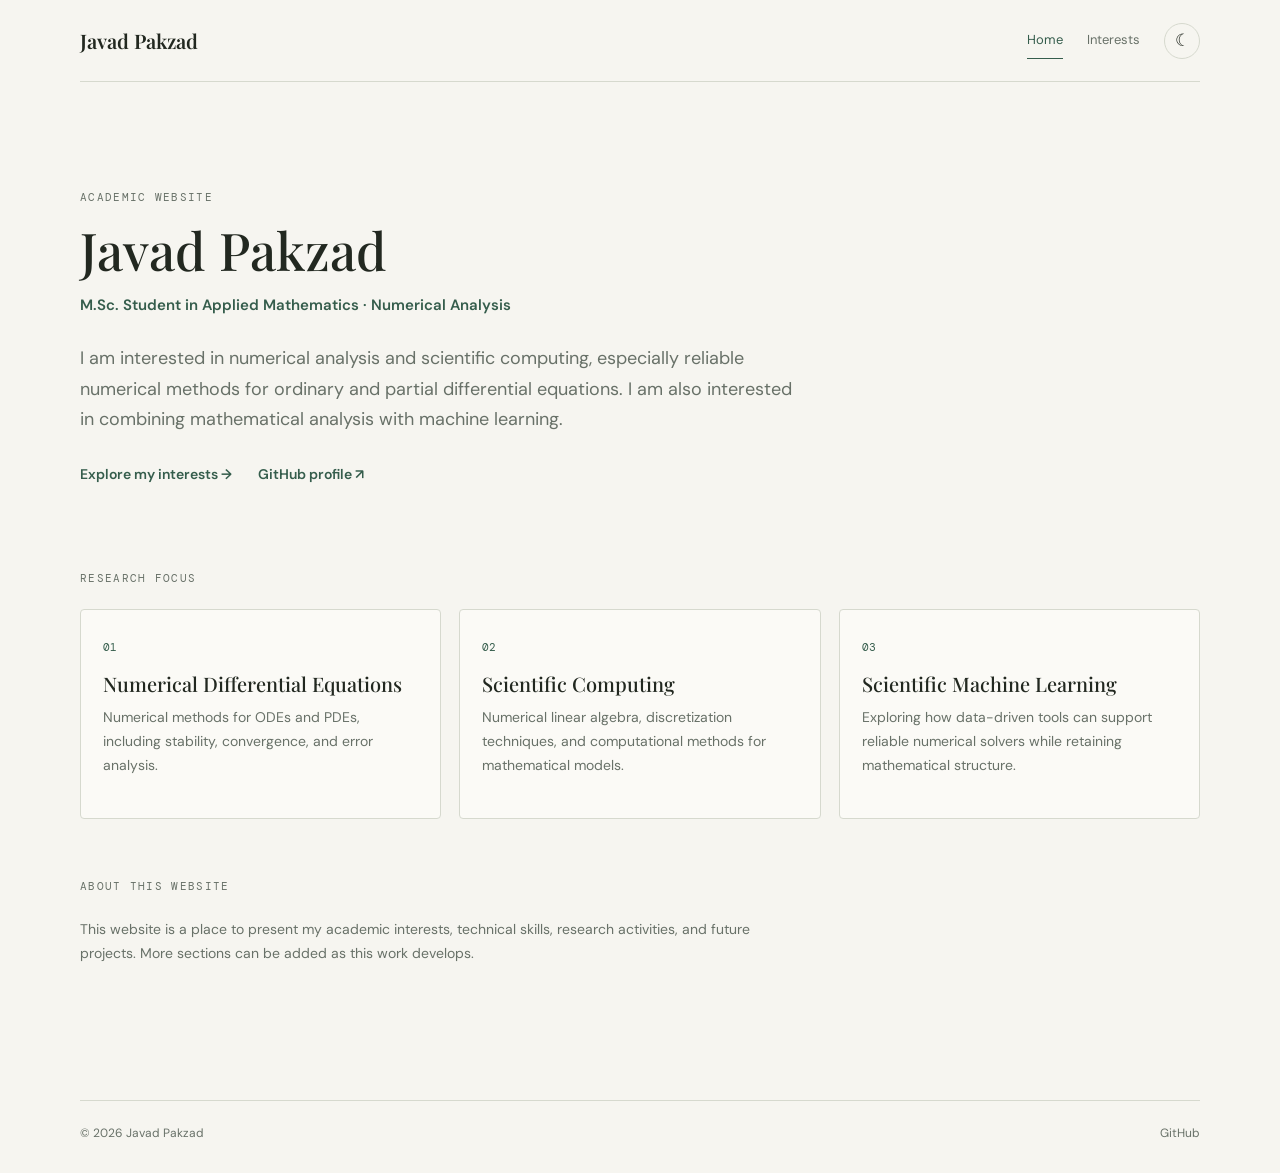
==== index.html @ 218442b8 "Add files via upload" ====
<!doctype html>
<html lang="en">
<head>
  <meta charset="utf-8">
  <meta name="viewport" content="width=device-width, initial-scale=1">
  <meta name="description" content="Academic website of Javad Pakzad, with interests in numerical analysis, scientific computing, and machine learning for differential equations.">
  <title>Javad Pakzad | Academic Website</title>
  <link rel="stylesheet" href="styles.css">
</head>
<body>
  <header class="site-header">
    <a class="site-name" href="index.html">Javad Pakzad</a>
    <nav aria-label="Main navigation">
      <a href="index.html" aria-current="page">Home</a>
      <a href="interests.html">Interests</a>
      <button class="theme-toggle" type="button" aria-label="Switch to dark mode" title="Switch theme">☾</button>
    </nav>
  </header>

  <main class="interior-page home-page">
    <section class="hero">
      <p class="eyebrow">ACADEMIC WEBSITE</p>
      <h1>Javad Pakzad</h1>
      <p class="hero-subtitle">M.Sc. Student in Applied Mathematics · Numerical Analysis</p>
      <p class="lead">
        I am interested in numerical analysis and scientific computing, especially
        reliable numerical methods for ordinary and partial differential equations.
        I am also interested in combining mathematical analysis with machine learning.
      </p>
      <div class="hero-links">
        <a class="text-link" href="interests.html">Explore my interests <span aria-hidden="true">→</span></a>
        <a class="text-link" href="https://github.com/Javad-Pakzad" target="_blank" rel="noopener noreferrer">GitHub profile <span aria-hidden="true">↗</span></a>
      </div>
    </section>

    <section class="home-section">
      <h2 class="subheading">RESEARCH FOCUS</h2>
      <div class="focus-grid">
        <article class="focus-card">
          <span class="card-number">01</span>
          <h3>Numerical Differential Equations</h3>
          <p>Numerical methods for ODEs and PDEs, including stability, convergence, and error analysis.</p>
        </article>
        <article class="focus-card">
          <span class="card-number">02</span>
          <h3>Scientific Computing</h3>
          <p>Numerical linear algebra, discretization techniques, and computational methods for mathematical models.</p>
        </article>
        <article class="focus-card">
          <span class="card-number">03</span>
          <h3>Scientific Machine Learning</h3>
          <p>Exploring how data-driven tools can support reliable numerical solvers while retaining mathematical structure.</p>
        </article>
      </div>
    </section>

    <section class="home-section profile-note">
      <h2 class="subheading">ABOUT THIS WEBSITE</h2>
      <p>This website is a place to present my academic interests, technical skills, research activities, and future projects. More sections can be added as this work develops.</p>
    </section>
  </main>

  <footer class="site-footer">
    <span>© 2026 Javad Pakzad</span>
    <a href="https://github.com/Javad-Pakzad" target="_blank" rel="noopener noreferrer">GitHub</a>
  </footer>

  <script src="theme.js"></script>
</body>
</html>
---- styles.css ----
@import url('https://fonts.googleapis.com/css2?family=DM+Mono:wght@400;500&family=DM+Sans:wght@400;500;600;700&family=Playfair+Display:wght@500;600&display=swap');

:root {
  color-scheme: light;
  --paper: #f6f5f0;
  --surface: #fbfaf6;
  --ink: #222820;
  --muted: #687168;
  --line: #d6d9ce;
  --green: #355d4c;
  --green-soft: #e8eee7;
  --serif: 'Playfair Display', Georgia, serif;
  --sans: 'DM Sans', Arial, sans-serif;
  --mono: 'DM Mono', monospace;
}

:root[data-theme="dark"] {
  color-scheme: dark;
  --paper: #171d19;
  --surface: #202923;
  --ink: #edf0e9;
  --muted: #aab4aa;
  --line: #39453d;
  --green: #a8c99a;
  --green-soft: #29382e;
}

* { box-sizing: border-box; }
html { min-height: 100%; }
body {
  min-height: 100vh;
  margin: 0;
  background: var(--paper);
  color: var(--ink);
  font-family: var(--sans);
  font-size: 16px;
  line-height: 1.7;
  transition: background-color 220ms ease, color 220ms ease;
}

a { color: inherit; }
.site-header {
  width: min(1120px, calc(100% - 64px));
  min-height: 82px;
  margin: 0 auto;
  display: flex;
  align-items: center;
  justify-content: space-between;
  gap: 24px;
  border-bottom: 1px solid var(--line);
}
.site-name {
  color: var(--ink);
  font-family: var(--serif);
  font-size: 20px;
  font-weight: 600;
  text-decoration: none;
  white-space: nowrap;
}
nav { display: flex; align-items: center; gap: 24px; }
nav a {
  padding: 7px 0;
  border-bottom: 1px solid transparent;
  color: var(--muted);
  font-size: 13px;
  text-decoration: none;
}
nav a:hover, nav a[aria-current="page"] {
  border-color: var(--green);
  color: var(--green);
}
.theme-toggle {
  width: 36px;
  height: 36px;
  border: 1px solid var(--line);
  border-radius: 50%;
  background: transparent;
  color: var(--ink);
  cursor: pointer;
  font-size: 17px;
}
.theme-toggle:hover { border-color: var(--green); }
.interior-page {
  width: min(1120px, calc(100% - 64px));
  margin: 0 auto;
  padding: 58px 0 76px;
}
.page-heading { max-width: 760px; margin-bottom: 50px; }
.eyebrow, .subheading {
  color: var(--muted);
  font-family: var(--mono);
  font-size: 11px;
  font-weight: 400;
  letter-spacing: 1.3px;
  text-transform: uppercase;
}
.eyebrow { margin: 0 0 13px; }
h1 {
  margin: 0 0 14px;
  color: var(--ink);
  font-family: var(--serif);
  font-size: clamp(38px, 5vw, 52px);
  font-weight: 500;
  line-height: 1.15;
}
.page-summary, .lead { max-width: 720px; margin: 0; color: var(--muted); font-size: 17px; }
.interests-layout { display: grid; grid-template-columns: 1fr 1fr; gap: 68px; }
.subheading { margin: 0 0 22px; }
.interest-list { margin: 0; padding: 0; list-style: none; }
.interest-list li { padding: 12px 0; border-bottom: 1px solid var(--line); font-size: 17px; }
.skills-list { margin: 0; }
.skills-list div { padding: 14px 0; border-bottom: 1px solid var(--line); }
.skills-list dt { margin: 0 0 5px; color: var(--muted); font-family: var(--mono); font-size: 10px; letter-spacing: .7px; text-transform: uppercase; }
.skills-list dd { margin: 0; font-size: 16px; }
.small-note { margin-top: 18px; color: var(--muted); font-size: 12px; }
.hero { max-width: 800px; padding: 48px 0 70px; }
.hero-subtitle { margin: 0 0 24px; color: var(--green); font-size: 15px; font-weight: 600; }
.lead { font-size: 18px; }
.hero-links { display: flex; flex-wrap: wrap; gap: 26px; margin-top: 28px; }
.text-link { color: var(--green); font-size: 14px; font-weight: 600; text-decoration: none; }
.text-link:hover { text-decoration: underline; }
.home-section { margin: 12px 0 58px; }
.focus-grid { display: grid; grid-template-columns: repeat(3, 1fr); gap: 18px; }
.focus-card { min-height: 210px; padding: 22px; border: 1px solid var(--line); border-radius: 4px; background: var(--surface); }
.card-number { color: var(--green); font-family: var(--mono); font-size: 11px; }
.focus-card h3 { margin: 12px 0 9px; font-family: var(--serif); font-size: 20px; font-weight: 500; line-height: 1.3; }
.focus-card p, .profile-note p { margin: 0; color: var(--muted); font-size: 14px; }
.profile-note { max-width: 700px; }
.site-footer {
  width: min(1120px, calc(100% - 64px));
  margin: 0 auto;
  padding: 22px 0 30px;
  display: flex;
  justify-content: space-between;
  border-top: 1px solid var(--line);
  color: var(--muted);
  font-size: 12px;
}
.site-footer a { text-decoration: none; }
.site-footer a:hover { color: var(--green); }

@media (max-width: 760px) {
  .site-header { width: min(100% - 36px, 1120px); align-items: flex-start; flex-direction: column; padding: 18px 0; }
  nav { width: 100%; flex-wrap: wrap; gap: 10px 18px; }
  .interior-page, .site-footer { width: min(100% - 36px, 1120px); }
  .interior-page { padding-top: 42px; }
  .interests-layout { grid-template-columns: 1fr; gap: 48px; }
  .focus-grid { grid-template-columns: 1fr; }
  .hero { padding: 35px 0 50px; }
}
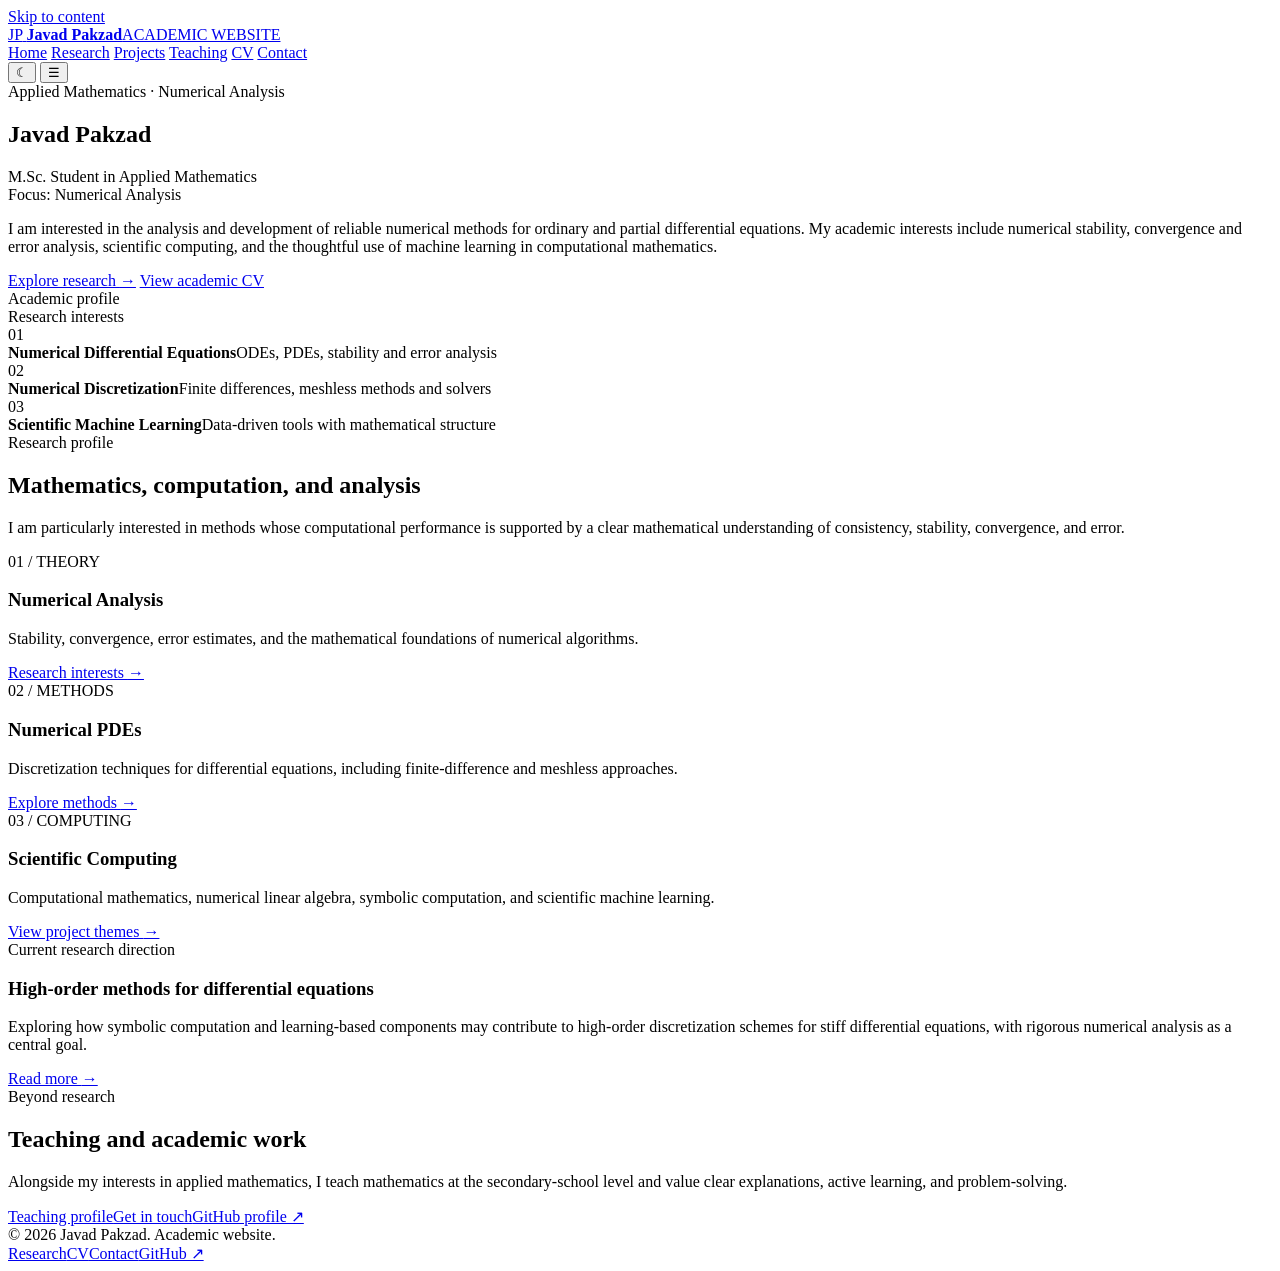
==== commit 872bb6d5: "Add files via upload" ====
--- a/index.html
+++ b/index.html
@@ -3,68 +3,93 @@
 <head>
   <meta charset="utf-8">
   <meta name="viewport" content="width=device-width, initial-scale=1">
-  <meta name="description" content="Academic website of Javad Pakzad, with interests in numerical analysis, scientific computing, and machine learning for differential equations.">
+  <meta name="description" content="Academic website of Javad Pakzad, an Applied Mathematics master's student interested in numerical analysis, differential equations, and scientific computing.">
+  <meta name="theme-color" content="#132b45">
   <title>Javad Pakzad | Academic Website</title>
-  <link rel="stylesheet" href="styles.css">
+  <link rel="icon" href="assets/images/favicon.svg" type="image/svg+xml">
+  <link rel="stylesheet" href="assets/css/styles.css">
+  <script src="assets/js/main.js" defer></script>
 </head>
 <body>
+  <a class="skip-link" href="#main">Skip to content</a>
   <header class="site-header">
-    <a class="site-name" href="index.html">Javad Pakzad</a>
-    <nav aria-label="Main navigation">
-      <a href="index.html" aria-current="page">Home</a>
-      <a href="interests.html">Interests</a>
-      <button class="theme-toggle" type="button" aria-label="Switch to dark mode" title="Switch theme">☾</button>
-    </nav>
+    <div class="container header-inner">
+      <a class="brand" href="index.html" aria-label="Javad Pakzad, home">
+        <span class="brand-mark" aria-hidden="true">JP</span>
+        <span class="brand-text"><strong>Javad Pakzad</strong><span>ACADEMIC WEBSITE</span></span>
+      </a>
+      <div class="nav-wrap">
+        <nav class="site-nav" data-site-nav aria-label="Main navigation">
+          <a href="index.html" aria-current="page">Home</a>
+          <a href="research.html">Research</a>
+          <a href="projects.html">Projects</a>
+          <a href="teaching.html">Teaching</a>
+          <a href="cv.html">CV</a>
+          <a href="contact.html">Contact</a>
+        </nav>
+        <div class="header-actions">
+          <button class="icon-button" type="button" data-theme-toggle aria-label="Switch to dark mode" title="Switch to dark mode">☾</button>
+          <button class="menu-toggle" type="button" data-menu-toggle aria-label="Open navigation menu" aria-expanded="false">☰</button>
+        </div>
+      </div>
+    </div>
   </header>
 
-  <main class="interior-page home-page">
+  <main id="main">
     <section class="hero">
-      <p class="eyebrow">ACADEMIC WEBSITE</p>
-      <h1>Javad Pakzad</h1>
-      <p class="hero-subtitle">M.Sc. Student in Applied Mathematics · Numerical Analysis</p>
-      <p class="lead">
-        I am interested in numerical analysis and scientific computing, especially
-        reliable numerical methods for ordinary and partial differential equations.
-        I am also interested in combining mathematical analysis with machine learning.
-      </p>
-      <div class="hero-links">
-        <a class="text-link" href="interests.html">Explore my interests <span aria-hidden="true">→</span></a>
-        <a class="text-link" href="https://github.com/Javad-Pakzad" target="_blank" rel="noopener noreferrer">GitHub profile <span aria-hidden="true">↗</span></a>
+      <div class="container hero-grid">
+        <div>
+          <span class="eyebrow">Applied Mathematics · Numerical Analysis</span>
+          <h1>Javad Pakzad</h1>
+          <p class="hero-role">M.Sc. Student in Applied Mathematics<br>Focus: Numerical Analysis</p>
+          <p class="hero-copy">I am interested in the analysis and development of reliable numerical methods for ordinary and partial differential equations. My academic interests include numerical stability, convergence and error analysis, scientific computing, and the thoughtful use of machine learning in computational mathematics.</p>
+          <div class="hero-actions">
+            <a class="button" href="research.html">Explore research <span aria-hidden="true">→</span></a>
+            <a class="button secondary" href="cv.html">View academic CV</a>
+          </div>
+        </div>
+        <aside class="hero-panel" aria-label="Research overview">
+          <span class="panel-label">Academic profile</span>
+          <div class="panel-title">Research interests</div>
+          <div class="panel-row"><span class="panel-number">01</span><div><strong>Numerical Differential Equations</strong><span>ODEs, PDEs, stability and error analysis</span></div></div>
+          <div class="panel-row"><span class="panel-number">02</span><div><strong>Numerical Discretization</strong><span>Finite differences, meshless methods and solvers</span></div></div>
+          <div class="panel-row"><span class="panel-number">03</span><div><strong>Scientific Machine Learning</strong><span>Data-driven tools with mathematical structure</span></div></div>
+        </aside>
       </div>
     </section>
 
-    <section class="home-section">
-      <h2 class="subheading">RESEARCH FOCUS</h2>
-      <div class="focus-grid">
-        <article class="focus-card">
-          <span class="card-number">01</span>
-          <h3>Numerical Differential Equations</h3>
-          <p>Numerical methods for ODEs and PDEs, including stability, convergence, and error analysis.</p>
-        </article>
-        <article class="focus-card">
-          <span class="card-number">02</span>
-          <h3>Scientific Computing</h3>
-          <p>Numerical linear algebra, discretization techniques, and computational methods for mathematical models.</p>
-        </article>
-        <article class="focus-card">
-          <span class="card-number">03</span>
-          <h3>Scientific Machine Learning</h3>
-          <p>Exploring how data-driven tools can support reliable numerical solvers while retaining mathematical structure.</p>
-        </article>
+    <section class="section alt">
+      <div class="container">
+        <div class="section-heading">
+          <span class="eyebrow">Research profile</span>
+          <h2>Mathematics, computation, and analysis</h2>
+          <p>I am particularly interested in methods whose computational performance is supported by a clear mathematical understanding of consistency, stability, convergence, and error.</p>
+        </div>
+        <div class="card-grid">
+          <article class="card"><span class="card-index">01 / THEORY</span><h3>Numerical Analysis</h3><p>Stability, convergence, error estimates, and the mathematical foundations of numerical algorithms.</p><a class="text-link" href="research.html">Research interests <span aria-hidden="true">→</span></a></article>
+          <article class="card"><span class="card-index">02 / METHODS</span><h3>Numerical PDEs</h3><p>Discretization techniques for differential equations, including finite-difference and meshless approaches.</p><a class="text-link" href="research.html">Explore methods <span aria-hidden="true">→</span></a></article>
+          <article class="card"><span class="card-index">03 / COMPUTING</span><h3>Scientific Computing</h3><p>Computational mathematics, numerical linear algebra, symbolic computation, and scientific machine learning.</p><a class="text-link" href="projects.html">View project themes <span aria-hidden="true">→</span></a></article>
+        </div>
       </div>
     </section>
 
-    <section class="home-section profile-note">
-      <h2 class="subheading">ABOUT THIS WEBSITE</h2>
-      <p>This website is a place to present my academic interests, technical skills, research activities, and future projects. More sections can be added as this work develops.</p>
+    <section class="section">
+      <div class="container">
+        <div class="feature-band">
+          <div><span class="eyebrow">Current research direction</span><h3>High-order methods for differential equations</h3><p>Exploring how symbolic computation and learning-based components may contribute to high-order discretization schemes for stiff differential equations, with rigorous numerical analysis as a central goal.</p></div>
+          <a class="button secondary" href="research.html">Read more <span aria-hidden="true">→</span></a>
+        </div>
+      </div>
+    </section>
+
+    <section class="section alt">
+      <div class="container">
+        <div class="section-heading"><span class="eyebrow">Beyond research</span><h2>Teaching and academic work</h2><p>Alongside my interests in applied mathematics, I teach mathematics at the secondary-school level and value clear explanations, active learning, and problem-solving.</p></div>
+        <div class="hero-actions"><a class="button secondary" href="teaching.html">Teaching profile</a><a class="button secondary" href="contact.html">Get in touch</a><a class="button secondary" href="https://github.com/Javad-Pakzad" target="_blank" rel="noopener noreferrer">GitHub profile ↗</a></div>
+      </div>
     </section>
   </main>
 
-  <footer class="site-footer">
-    <span>© 2026 Javad Pakzad</span>
-    <a href="https://github.com/Javad-Pakzad" target="_blank" rel="noopener noreferrer">GitHub</a>
-  </footer>
-
-  <script src="theme.js"></script>
+  <footer class="site-footer"><div class="container footer-inner"><span>© <span data-current-year>2026</span> Javad Pakzad. Academic website.</span><div class="footer-links"><a href="research.html">Research</a><a href="cv.html">CV</a><a href="contact.html">Contact</a><a href="https://github.com/Javad-Pakzad" target="_blank" rel="noopener noreferrer">GitHub ↗</a></div></div></footer>
 </body>
 </html>
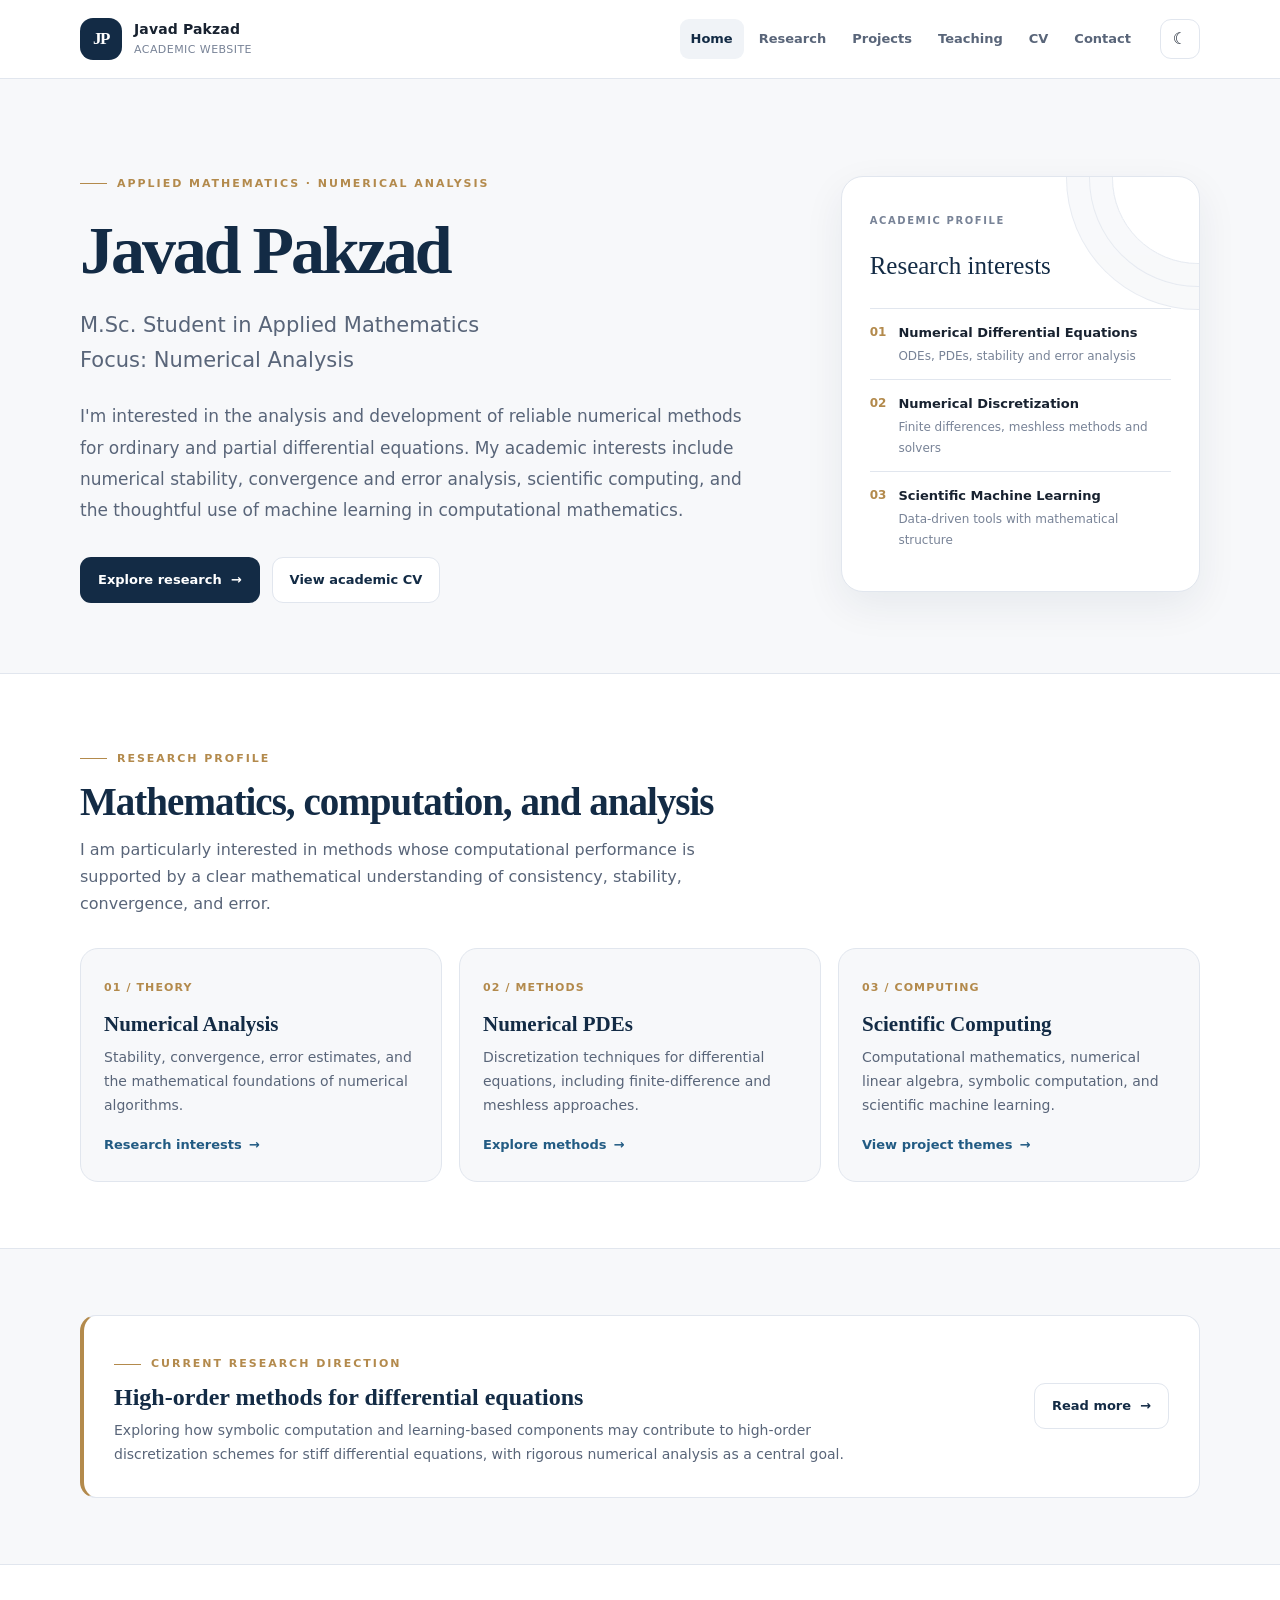
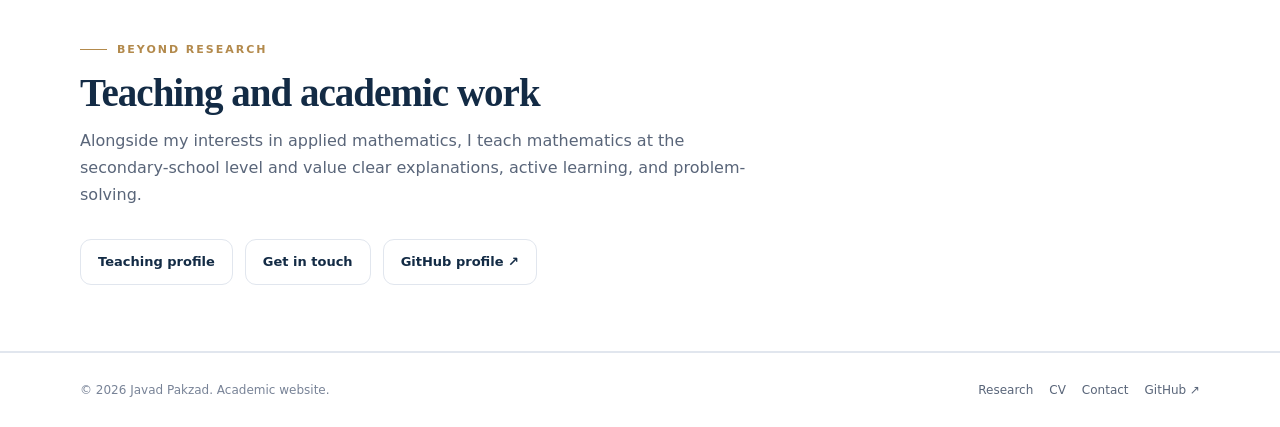
==== commit 9f0960ef: "Update index.html" ====
--- a/index.html
+++ b/index.html
@@ -42,7 +42,7 @@
           <span class="eyebrow">Applied Mathematics · Numerical Analysis</span>
           <h1>Javad Pakzad</h1>
           <p class="hero-role">M.Sc. Student in Applied Mathematics<br>Focus: Numerical Analysis</p>
-          <p class="hero-copy">I am interested in the analysis and development of reliable numerical methods for ordinary and partial differential equations. My academic interests include numerical stability, convergence and error analysis, scientific computing, and the thoughtful use of machine learning in computational mathematics.</p>
+          <p class="hero-copy">I'm interested in the analysis and development of reliable numerical methods for ordinary and partial differential equations. My academic interests include numerical stability, convergence and error analysis, scientific computing, and the thoughtful use of machine learning in computational mathematics.</p>
           <div class="hero-actions">
             <a class="button" href="research.html">Explore research <span aria-hidden="true">→</span></a>
             <a class="button secondary" href="cv.html">View academic CV</a>
--- a/assets/css/styles.css
+++ b/assets/css/styles.css
@@ -0,0 +1,244 @@
+:root {
+  color-scheme: light;
+  --bg: #f7f8fa;
+  --surface: #ffffff;
+  --surface-soft: #f0f3f7;
+  --text: #182230;
+  --muted: #596579;
+  --subtle: #788397;
+  --line: #e1e6ee;
+  --navy: #132b45;
+  --navy-2: #1d405f;
+  --accent: #b38a4c;
+  --accent-soft: #f4eee4;
+  --link: #225b83;
+  --shadow: 0 14px 40px rgba(19, 43, 69, .07);
+  --radius: 18px;
+  --content: 1120px;
+}
+
+:root[data-theme="dark"] {
+  color-scheme: dark;
+  --bg: #101722;
+  --surface: #172231;
+  --surface-soft: #1d2b3d;
+  --text: #edf2f8;
+  --muted: #bac5d3;
+  --subtle: #94a3b5;
+  --line: #2d3b4d;
+  --navy: #e6edf5;
+  --navy-2: #c8d6e5;
+  --accent: #d8b77f;
+  --accent-soft: #302a20;
+  --link: #9bc8ed;
+  --shadow: 0 14px 40px rgba(0, 0, 0, .20);
+}
+
+* { box-sizing: border-box; }
+html { scroll-behavior: smooth; }
+body {
+  margin: 0;
+  background: var(--bg);
+  color: var(--text);
+  font-family: Inter, ui-sans-serif, system-ui, -apple-system, BlinkMacSystemFont, "Segoe UI", sans-serif;
+  font-size: 16px;
+  line-height: 1.7;
+  text-rendering: optimizeLegibility;
+}
+a { color: var(--link); text-decoration: none; }
+a:hover { text-decoration: underline; text-underline-offset: 4px; }
+button { font: inherit; }
+.skip-link {
+  position: absolute; left: 16px; top: -60px; z-index: 100;
+  background: var(--surface); color: var(--text); padding: 10px 14px;
+  border: 1px solid var(--line); border-radius: 10px;
+}
+.skip-link:focus { top: 12px; }
+.container { width: min(var(--content), calc(100% - 44px)); margin-inline: auto; }
+
+.site-header {
+  position: sticky; top: 0; z-index: 50;
+  background: color-mix(in srgb, var(--surface) 92%, transparent);
+  border-bottom: 1px solid var(--line);
+  backdrop-filter: blur(16px);
+}
+.header-inner { min-height: 78px; display: flex; align-items: center; justify-content: space-between; gap: 28px; }
+.brand { display: inline-flex; align-items: center; gap: 12px; color: var(--text); text-decoration: none; flex-shrink: 0; }
+.brand:hover { text-decoration: none; }
+.brand-mark {
+  width: 42px; height: 42px; display: grid; place-items: center;
+  color: #fff; background: var(--navy); border-radius: 13px;
+  font-family: Georgia, serif; font-size: 17px; font-weight: 700; letter-spacing: -.08em;
+}
+:root[data-theme="dark"] .brand-mark { color: #142235; background: #e6edf5; }
+.brand-text { display: grid; line-height: 1.25; }
+.brand-text strong { font-size: 14px; letter-spacing: .01em; }
+.brand-text span { color: var(--subtle); font-size: 11px; margin-top: 4px; letter-spacing: .04em; }
+.nav-wrap { display: flex; align-items: center; gap: 18px; }
+.site-nav { display: flex; align-items: center; gap: 4px; }
+.site-nav a { color: var(--muted); padding: 9px 11px; border-radius: 9px; font-size: 13px; font-weight: 600; white-space: nowrap; }
+.site-nav a:hover, .site-nav a[aria-current="page"] { color: var(--navy); background: var(--surface-soft); text-decoration: none; }
+.header-actions { display: flex; align-items: center; gap: 8px; }
+.icon-button, .menu-toggle {
+  display: inline-grid; place-items: center; width: 40px; height: 40px;
+  border: 1px solid var(--line); border-radius: 11px; background: var(--surface); color: var(--text); cursor: pointer;
+}
+.icon-button:hover, .menu-toggle:hover { border-color: var(--accent); }
+.menu-toggle { display: none; }
+
+main { min-height: 68vh; }
+.hero { padding: 86px 0 70px; }
+.hero-grid { display: grid; grid-template-columns: minmax(0, 1.45fr) minmax(250px, .75fr); align-items: center; gap: 66px; }
+.eyebrow { display: inline-flex; align-items: center; gap: 10px; color: var(--accent); font-size: 11px; line-height: 1.4; letter-spacing: .18em; font-weight: 800; text-transform: uppercase; }
+.eyebrow::before { content: ""; width: 27px; height: 1px; background: currentColor; }
+h1, h2, h3, p { margin-top: 0; }
+h1, h2, h3 { color: var(--navy); line-height: 1.2; }
+h1 { margin: 18px 0 16px; font-family: Georgia, "Times New Roman", serif; font-size: clamp(42px, 6vw, 68px); letter-spacing: -.045em; font-weight: 600; }
+.hero-role { margin: 0 0 22px; color: var(--muted); font-size: clamp(17px, 2.2vw, 21px); font-weight: 500; }
+.hero-copy { max-width: 680px; color: var(--muted); font-size: 17px; line-height: 1.85; }
+.hero-actions { display: flex; flex-wrap: wrap; gap: 12px; margin-top: 30px; }
+.button {
+  display: inline-flex; align-items: center; justify-content: center; gap: 9px;
+  min-height: 46px; padding: 11px 17px; border: 1px solid transparent; border-radius: 11px;
+  background: var(--navy); color: #fff; font-size: 13px; font-weight: 700; cursor: pointer;
+  transition: transform .18s ease, border-color .18s ease, background .18s ease;
+}
+.button:hover { transform: translateY(-2px); text-decoration: none; background: var(--navy-2); }
+.button.secondary { color: var(--navy); background: var(--surface); border-color: var(--line); }
+.button.secondary:hover { border-color: var(--accent); background: var(--surface-soft); }
+:root[data-theme="dark"] .button { color: #142235; background: #e6edf5; }
+:root[data-theme="dark"] .button:hover { background: #cbd8e6; }
+:root[data-theme="dark"] .button.secondary { color: var(--text); background: var(--surface); border-color: var(--line); }
+
+.hero-panel {
+  position: relative; padding: 28px; border: 1px solid var(--line); border-radius: 22px;
+  background: var(--surface); box-shadow: var(--shadow); overflow: hidden;
+}
+.hero-panel::before { content: ""; position: absolute; width: 170px; height: 170px; right: -85px; top: -85px; border: 1px solid var(--line); border-radius: 50%; box-shadow: 0 0 0 22px var(--bg), 0 0 0 23px var(--line), 0 0 0 45px var(--bg), 0 0 0 46px var(--line); opacity: .8; }
+.panel-label { color: var(--subtle); font-size: 10px; text-transform: uppercase; letter-spacing: .16em; font-weight: 800; }
+.panel-title { margin: 13px 0 20px; font-family: Georgia, serif; font-size: 25px; color: var(--navy); }
+.panel-row { position: relative; display: flex; gap: 12px; padding: 13px 0; border-top: 1px solid var(--line); }
+.panel-number { color: var(--accent); font-size: 12px; font-weight: 800; }
+.panel-row strong { display: block; color: var(--text); font-size: 13px; }
+.panel-row span:last-child { display: block; margin-top: 2px; color: var(--subtle); font-size: 12px; }
+
+.section { padding: 66px 0; }
+.section.alt { background: var(--surface); border-block: 1px solid var(--line); }
+.section-heading { max-width: 690px; margin-bottom: 30px; }
+.section-heading h2 { margin: 12px 0 10px; font-family: Georgia, serif; font-size: clamp(29px, 4vw, 39px); letter-spacing: -.025em; }
+.section-heading p { margin-bottom: 0; color: var(--muted); }
+.card-grid { display: grid; grid-template-columns: repeat(3, minmax(0, 1fr)); gap: 17px; }
+.card {
+  padding: 23px; background: var(--surface); border: 1px solid var(--line); border-radius: var(--radius);
+  transition: transform .18s ease, border-color .18s ease, box-shadow .18s ease;
+}
+.card:hover { transform: translateY(-3px); border-color: color-mix(in srgb, var(--accent) 65%, var(--line)); box-shadow: var(--shadow); }
+.section.alt .card { background: var(--bg); }
+.card-index { color: var(--accent); font-size: 11px; font-weight: 800; letter-spacing: .1em; }
+.card h3 { margin: 13px 0 9px; font-family: Georgia, serif; font-size: 21px; }
+.card p { margin-bottom: 0; color: var(--muted); font-size: 14px; }
+.text-link { display: inline-flex; align-items: center; gap: 7px; margin-top: 17px; font-size: 13px; font-weight: 700; }
+
+.feature-band { display: grid; grid-template-columns: 1fr auto; align-items: center; gap: 30px; padding: 30px; border: 1px solid var(--line); border-left: 4px solid var(--accent); border-radius: 16px; background: var(--surface); }
+.feature-band h3 { margin: 10px 0 8px; font-family: Georgia, serif; font-size: 24px; }
+.feature-band p { max-width: 780px; margin: 0; color: var(--muted); font-size: 14px; }
+
+.page-hero { padding: 68px 0 43px; border-bottom: 1px solid var(--line); background: linear-gradient(180deg, var(--surface), var(--bg)); }
+.page-hero h1 { margin: 13px 0 12px; font-size: clamp(38px, 5vw, 54px); }
+.page-hero p { max-width: 760px; margin: 0; color: var(--muted); font-size: 16px; }
+.content-section { padding: 48px 0 72px; }
+.content-section h2 { margin: 0 0 20px; font-family: Georgia, serif; font-size: 28px; }
+.content-section h3 { font-size: 18px; }
+.prose { max-width: 820px; color: var(--muted); }
+.prose p { margin-bottom: 16px; }
+.topic-list { display: grid; grid-template-columns: repeat(2, minmax(0, 1fr)); gap: 13px; }
+.topic { display: flex; gap: 14px; padding: 18px; background: var(--surface); border: 1px solid var(--line); border-radius: 14px; }
+.topic-mark { flex: 0 0 30px; width: 30px; height: 30px; display: grid; place-items: center; border-radius: 9px; color: var(--accent); background: var(--accent-soft); font-size: 12px; font-weight: 800; }
+.topic h3 { margin: 1px 0 5px; font-size: 15px; }
+.topic p { margin: 0; color: var(--muted); font-size: 13px; }
+.callout { margin-top: 28px; padding: 25px; border-radius: 16px; background: var(--surface-soft); border: 1px solid var(--line); }
+.callout .tag { display: inline-block; padding: 5px 9px; border-radius: 6px; color: var(--accent); background: var(--accent-soft); font-size: 10px; font-weight: 800; letter-spacing: .08em; text-transform: uppercase; }
+.callout h3 { margin: 13px 0 9px; font-family: Georgia, serif; font-size: 21px; }
+.callout p { margin: 0; color: var(--muted); font-size: 14px; }
+
+.project-grid { display: grid; grid-template-columns: repeat(2, minmax(0, 1fr)); gap: 18px; }
+.project-card { padding: 25px; background: var(--surface); border: 1px solid var(--line); border-radius: 16px; }
+.project-top { display: flex; justify-content: space-between; align-items: center; gap: 12px; }
+.status { display: inline-block; padding: 5px 9px; border-radius: 99px; color: var(--muted); background: var(--surface-soft); font-size: 10px; font-weight: 800; letter-spacing: .04em; text-transform: uppercase; }
+.project-card h3 { margin: 18px 0 9px; font-family: Georgia, serif; font-size: 22px; }
+.project-card p { color: var(--muted); font-size: 14px; }
+.tag-list { display: flex; flex-wrap: wrap; gap: 7px; margin-top: 17px; }
+.tag-list span { padding: 5px 9px; border: 1px solid var(--line); border-radius: 7px; color: var(--subtle); font-size: 11px; }
+.notice { padding: 16px 18px; border: 1px solid var(--line); border-radius: 12px; color: var(--muted); background: var(--surface-soft); font-size: 13px; }
+
+.teaching-grid { display: grid; grid-template-columns: 1fr 1fr; gap: 18px; }
+.teaching-card { padding: 24px; border: 1px solid var(--line); border-radius: 16px; background: var(--surface); }
+.teaching-card h3 { margin: 0 0 9px; font-family: Georgia, serif; font-size: 21px; }
+.teaching-card p { margin: 0; color: var(--muted); font-size: 14px; }
+
+.cv-toolbar { display: flex; flex-wrap: wrap; align-items: center; justify-content: space-between; gap: 15px; margin-bottom: 24px; }
+.cv-sheet { max-width: 860px; margin-inline: auto; padding: clamp(24px, 5vw, 52px); background: var(--surface); border: 1px solid var(--line); border-radius: 8px; box-shadow: var(--shadow); }
+.cv-name { margin: 0; font-family: Georgia, serif; font-size: 34px; }
+.cv-subtitle { margin: 5px 0 14px; color: var(--muted); font-size: 14px; }
+.cv-contact { display: flex; flex-wrap: wrap; gap: 8px 18px; padding-bottom: 18px; border-bottom: 2px solid var(--navy); color: var(--subtle); font-size: 12px; }
+.cv-block { padding-top: 22px; }
+.cv-block h2 { padding-bottom: 8px; border-bottom: 1px solid var(--line); font-family: inherit; font-size: 13px; letter-spacing: .12em; text-transform: uppercase; }
+.cv-entry { margin: 15px 0; }
+.cv-entry strong { display: block; color: var(--text); font-size: 14px; }
+.cv-entry span { display: block; color: var(--subtle); font-size: 12px; }
+.cv-entry p { margin: 5px 0 0; color: var(--muted); font-size: 13px; }
+.cv-placeholder { color: var(--accent); font-style: italic; }
+
+.contact-grid { display: grid; grid-template-columns: .9fr 1.1fr; gap: 24px; }
+.contact-card { padding: 25px; background: var(--surface); border: 1px solid var(--line); border-radius: 16px; }
+.contact-card h2 { font-family: Georgia, serif; font-size: 23px; }
+.contact-row { display: flex; align-items: flex-start; gap: 12px; padding: 14px 0; border-top: 1px solid var(--line); }
+.contact-icon { width: 34px; height: 34px; display: grid; place-items: center; flex: 0 0 auto; border-radius: 10px; background: var(--surface-soft); color: var(--accent); }
+.contact-row strong { display: block; font-size: 13px; }
+.contact-row span, .contact-row a { color: var(--muted); font-size: 13px; overflow-wrap: anywhere; }
+
+.site-footer { margin-top: 0; padding: 27px 0; border-top: 1px solid var(--line); background: var(--surface); }
+.footer-inner { display: flex; justify-content: space-between; align-items: center; gap: 18px; color: var(--subtle); font-size: 12px; }
+.footer-links { display: flex; flex-wrap: wrap; gap: 16px; }
+.footer-links a { color: var(--muted); }
+
+@media (max-width: 980px) {
+  .header-inner { min-height: 72px; }
+  .menu-toggle { display: inline-grid; }
+  .nav-wrap { gap: 8px; }
+  .site-nav {
+    display: none; position: absolute; top: calc(100% + 1px); left: 0; right: 0;
+    padding: 12px 22px 18px; background: var(--surface); border-bottom: 1px solid var(--line);
+    box-shadow: var(--shadow); flex-direction: column; align-items: stretch;
+  }
+  .site-nav.is-open { display: flex; }
+  .site-nav a { padding: 11px 12px; }
+  .hero-grid { gap: 34px; }
+}
+@media (max-width: 760px) {
+  .container { width: min(var(--content), calc(100% - 32px)); }
+  .hero { padding: 58px 0 48px; }
+  .hero-grid { grid-template-columns: 1fr; }
+  .hero-panel { max-width: 520px; }
+  .card-grid { grid-template-columns: 1fr; }
+  .topic-list, .project-grid, .teaching-grid, .contact-grid { grid-template-columns: 1fr; }
+  .feature-band { grid-template-columns: 1fr; }
+  .section { padding: 50px 0; }
+  .page-hero { padding: 53px 0 35px; }
+  .content-section { padding: 38px 0 55px; }
+  .footer-inner { align-items: flex-start; flex-direction: column; }
+}
+@media (prefers-reduced-motion: reduce) {
+  *, *::before, *::after { scroll-behavior: auto !important; transition-duration: .01ms !important; }
+}
+@media print {
+  :root { color-scheme: light; --bg: #fff; --surface: #fff; --surface-soft: #fff; --text: #111; --muted: #333; --subtle: #555; --line: #ccc; --navy: #111; --accent: #666; }
+  body { background: #fff; color: #111; font-size: 11pt; }
+  .site-header, .site-footer, .skip-link, .cv-toolbar { display: none !important; }
+  main { min-height: 0; }
+  .page-hero { padding: 0 0 18px; }
+  .content-section { padding: 20px 0; }
+  .cv-sheet { max-width: none; padding: 0; border: 0; box-shadow: none; }
+  .cv-entry, .cv-block, .contact-card, .project-card { break-inside: avoid; }
+  a { color: #111; text-decoration: none; }
+}
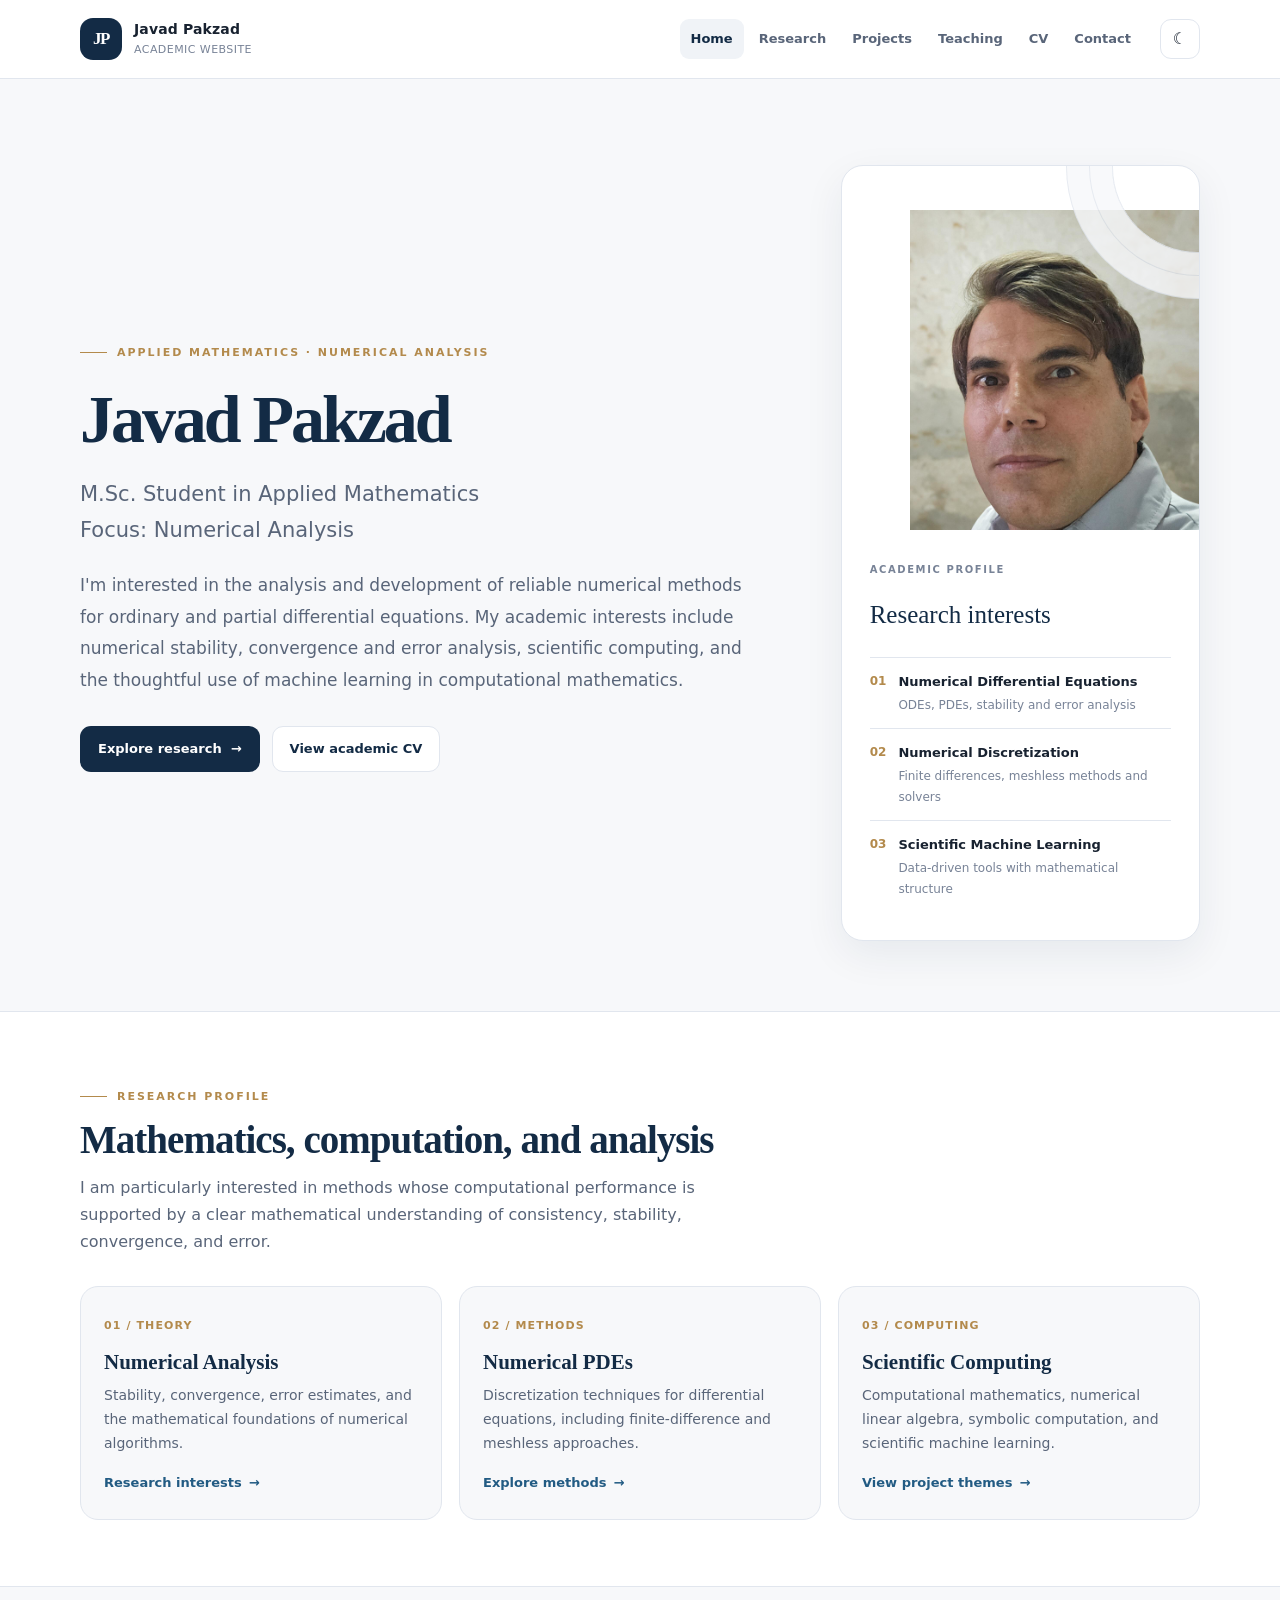
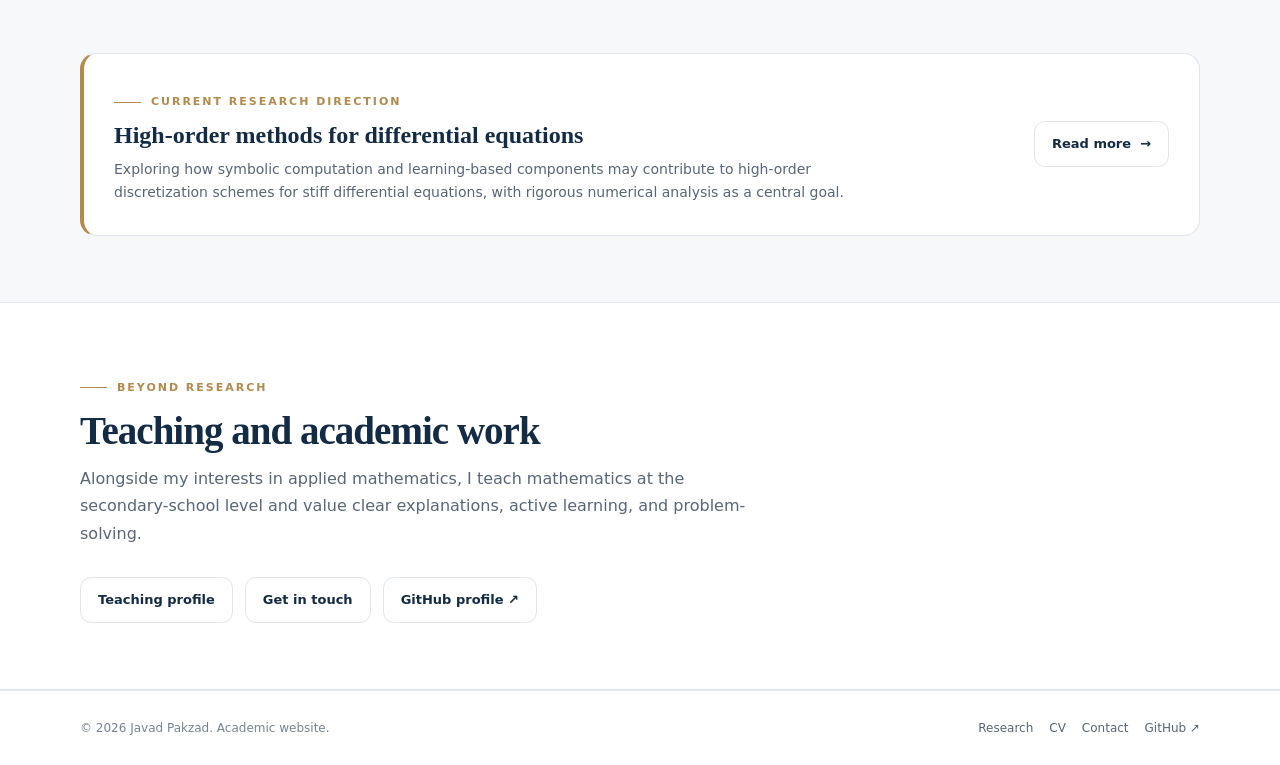
==== commit a57f8053: "Add profile photo to academic homepage" ====
--- a/index.html
+++ b/index.html
@@ -49,6 +49,16 @@
           </div>
         </div>
         <aside class="hero-panel" aria-label="Research overview">
+          <figure class="profile-photo-frame">
+            <img
+              class="profile-photo"
+              src="assets/images/profile.jpg.jpg"
+              alt="Portrait of Javad Pakzad"
+              width="320"
+              height="320"
+              loading="eager"
+              decoding="async">
+          </figure>
           <span class="panel-label">Academic profile</span>
           <div class="panel-title">Research interests</div>
           <div class="panel-row"><span class="panel-number">01</span><div><strong>Numerical Differential Equations</strong><span>ODEs, PDEs, stability and error analysis</span></div></div>
